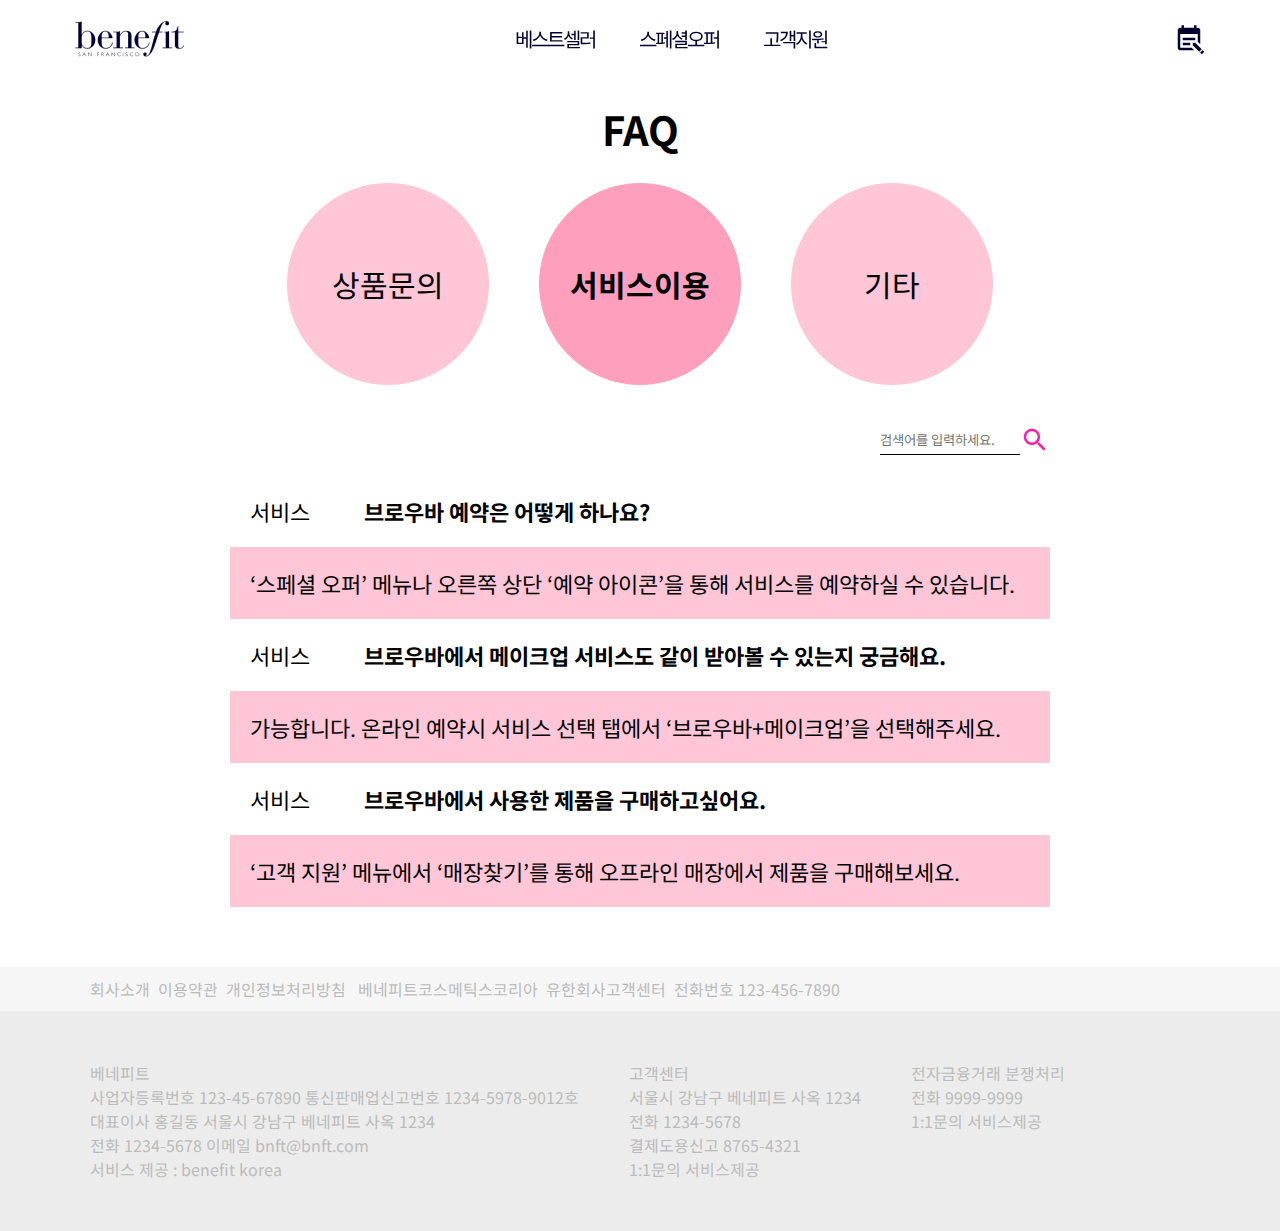
==== sub-faq-02.html @ c4af5f0a "text upload" ====
<!DOCTYPE html>
<html lang="en">
<head>
    <meta charset="UTF-8">
    <meta http-equiv="X-UA-Compatible" content="IE=edge">
    <meta name="viewport" content="width=device-width, initial-scale=1.0">
    <title>서비스이용</title>
    <link rel="preconnect" href="https://fonts.googleapis.com">
    <link rel="preconnect" href="https://fonts.gstatic.com" crossorigin>
    <link href="https://fonts.googleapis.com/css2?family=Noto+Sans+KR:wght@300;400;700;900&display=swap" rel="stylesheet">
    <link href="./css/sub-faq-02.css" rel="stylesheet">
</head>
<body>

<!--**헤더**-->
    <header>
        <div>
            <a href="index.html">
                <img src="./img/main_logo_1.png" alt="메인로고">
            </a>
            <nav>
                <a href="index.html">베스트셀러</a>
                <a href="sub-special.html">스페셜오퍼</a>
                <a href="sub-faq.html">고객지원</a>
            </nav>
            <a href="sub-reser.html">
                <img src="./img/icon_calendar.png">
            </a>
        </div>
    </header>

<!--**메인** 게시판 만드는 방법에 대해 연구해야함...-->
    <main>

        <div class="box01">

            <div class="content-box01">
                <div class="content01">
                    <h2>FAQ</h2>
                    <div class="button">
                        <div class="button01">
                            <a href="sub-faq.html"><p>상품문의</p></a>
                        </div>
                        <div class="button02">
                            <a href="sub-faq-02.html"><p>서비스이용</p></a>
                        </div>
                        <div class="button03">
                            <a href="sub-faq-03.html"><p>기타</p></a>
                        </div>
                    </div>
                </div>

                <div class="search-box">
                    <span>
                        <input type="search" placeholder="검색어를 입력하세요.">
                    </span>
                    <a href="#">
                        <img src="./img/Search.png" alt="검색">
                    </a>
                </div>

                    <table class="board">
                        <tbody>
                            <tr>
                                <td>서비스</td>
                                <td>브로우바 예약은 어떻게 하나요?</td>
                            </tr>
                            <tr>
                                <td colspan="2">
                                    ‘스페셜 오퍼’ 메뉴나 오른쪽 상단 ‘예약 아이콘’을 통해 서비스를 예약하실 수 있습니다.
                                </td>
                            </tr>
                            <tr>
                                <td>서비스</td>
                                <td>브로우바에서 메이크업 서비스도 같이 받아볼 수 있는지 궁금해요.</td>
                            </tr>
                            <tr>
                                <td colspan="2">가능합니다. 온라인 예약시 서비스 선택 탭에서 ‘브로우바+메이크업’을 선택해주세요.</td>
                            </tr>
                            <tr>
                                <td>서비스</td>
                                <td>브로우바에서 사용한 제품을 구매하고싶어요.</td>
                            </tr>
                            <tr>
                                <td colspan="2">‘고객 지원’ 메뉴에서 ‘매장찾기’를 통해 오프라인 매장에서 제품을 구매해보세요.</td>
                            </tr>
                        </tbody>
                    </table>
                
            </div>

        </div>

    </main>

        <!--**푸터**-->
        <footer>
            <div>
                <div class="top-footer">
                    <p>회사소개&ensp;이용약관&ensp;개인정보처리방침&ensp;
                        베네피트코스메틱스코리아&ensp;유한회사고객센터&ensp;전화번호&nbsp;123-456-7890</p>
                </div>
                <div class="bottom-footer">
                    <p>베네피트<br>
                        사업자등록번호 123-45-67890 통신판매업신고번호 1234-5978-9012호<br>
                        대표이사 홍길동 서울시 강남구 베네피트 사옥 1234<br>
                        전화 1234-5678 이메일 bnft@bnft.com<br>
                        서비스 제공 : benefit korea</p>
                    <p>
                        고객센터<br>
                        서울시 강남구 베네피트 사옥 1234<br>
                        전화 1234-5678<br>
                        결제도용신고 8765-4321<br>
                        1:1문의 서비스제공
                    </p>
                    <p>
                        전자금융거래 분쟁처리<br>
                        전화 9999-9999<br>
                        1:1문의 서비스제공
                    </p>
                </div>
            </div>
        </footer>
        
</body>
</html>
---- css/sub-faq-02.css ----
*{
    padding:0;
    margin: 0;
    list-style-type: none;
    text-decoration: none;
    vertical-align: middle;
    font-family: 'Noto Sans KR', sans-serif;
}


/*==================== header ====================*/
header{
    position: fixed;
    left: 2.5vw;
    width: 90vw;
    padding: 20px;
    margin: 0 auto;
    z-index: 2;
}
header > div{
    display: flex;
    justify-content: space-between;
    align-items: center;
}
header nav a{
    padding-right: 40px;
    font-size: 20px;
    color: #010030;
    letter-spacing: -2px;
}


/*==================== main ====================*/

.box01{
    width: 100%;
}
.content-box01{
    width: 80%;
    margin: 0px auto;
}

.content01 h2{
    padding-top: 100px;
    text-align: center;
    font-size: 40px;
}
.search01{
    width: 80%;
    text-align: right;
} 
.button{
    padding-top: 25px;
    display: flex;
    justify-content: center;
}
.button01{
    width: 200px; height: 200px;
    border: 1px solid #FEC6D7;
    background-color: #FEC6D7;
    border-radius: 100%;
    display: flex;
    justify-content: center;
    align-items: center;
}
.button02{
    width: 200px; height: 200px;
    margin: 0px 50px;
    border: 1px solid #FE9FBD;
    background-color: #FE9FBD;
    border-radius: 100%;
    display: flex;
    justify-content: center;
    align-items: center;
}
.button03{
    width: 200px; height: 200px;
    border: 1px solid #FEC6D7;
    background-color: #FEC6D7;
    border-radius: 100%;
    display: flex;
    justify-content: center;
    align-items: center;
}
.search-box{
    width: 80%;
    padding-top: 40px;
    margin: 0 auto;
    display: flex;
    justify-content: flex-end;
    text-align: center;
}
.search-box span{
    border-bottom: 1px solid black;
}
.search-box input{
    border: none;
    outline: none;
}
.button02 p{font-weight: bold;}
.button p{color: #000; font-size: 30px;}


/* 게시판 */
.board {
    width: 80%;
    border-collapse: collapse;
    margin: 20px auto;
}
.board td {
    font-size: 22px;
    padding: 20px;
    text-align: left;
}
.board td:nth-of-type(2) {
    text-align: left;
    font-weight: bold;
}
.board tbody tr:nth-of-type(even){
    background: #FEC6D7;
}


/*==================== footer ====================*/

.top-footer{
    margin-top: 60px;
    padding: 10px 90px;
    background-color: #F6F6F6;
}
.top-footer p{
    color: #BBBBBB;
}
.bottom-footer{
    display: flex;
    padding: 50px 90px;
    background-color: #ECECEC;
}
.bottom-footer p{
    padding-right: 50px;
    color: #BBBBBB;
}
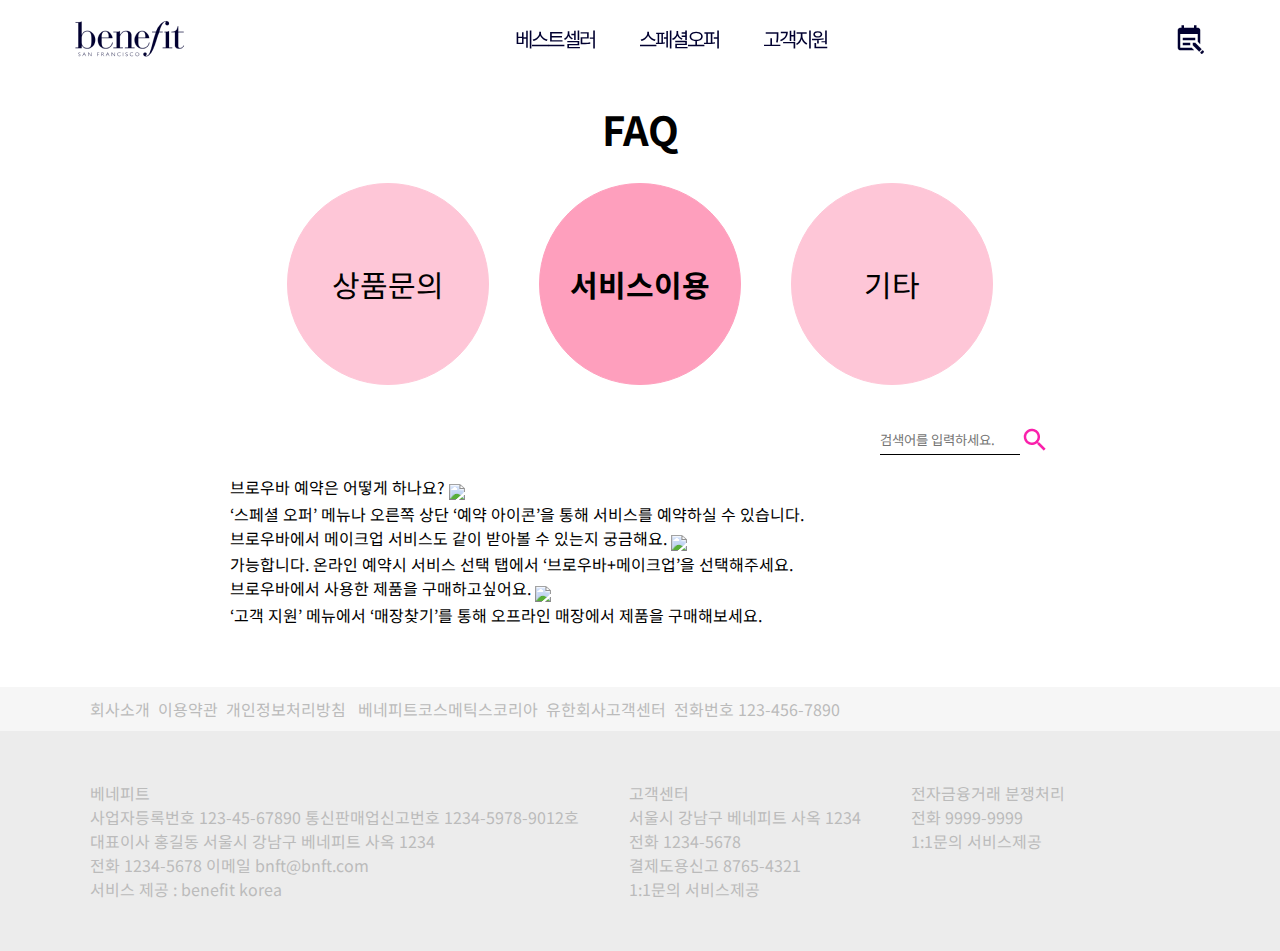
==== commit b2a06220: "test6" ====
--- a/sub-faq-02.html
+++ b/sub-faq-02.html
@@ -19,7 +19,7 @@
                 <img src="./img/main_logo_1.png" alt="메인로고">
             </a>
             <nav>
-                <a href="index.html">베스트셀러</a>
+                <a href="index.html#best">베스트셀러</a>
                 <a href="sub-special.html">스페셜오퍼</a>
                 <a href="sub-faq.html">고객지원</a>
             </nav>
@@ -59,37 +59,63 @@
                     </a>
                 </div>
 
-                    <table class="board">
-                        <tbody>
-                            <tr>
-                                <td>서비스</td>
-                                <td>브로우바 예약은 어떻게 하나요?</td>
-                            </tr>
-                            <tr>
-                                <td colspan="2">
-                                    ‘스페셜 오퍼’ 메뉴나 오른쪽 상단 ‘예약 아이콘’을 통해 서비스를 예약하실 수 있습니다.
-                                </td>
-                            </tr>
-                            <tr>
-                                <td>서비스</td>
-                                <td>브로우바에서 메이크업 서비스도 같이 받아볼 수 있는지 궁금해요.</td>
-                            </tr>
-                            <tr>
-                                <td colspan="2">가능합니다. 온라인 예약시 서비스 선택 탭에서 ‘브로우바+메이크업’을 선택해주세요.</td>
-                            </tr>
-                            <tr>
-                                <td>서비스</td>
-                                <td>브로우바에서 사용한 제품을 구매하고싶어요.</td>
-                            </tr>
-                            <tr>
-                                <td colspan="2">‘고객 지원’ 메뉴에서 ‘매장찾기’를 통해 오프라인 매장에서 제품을 구매해보세요.</td>
-                            </tr>
-                        </tbody>
-                    </table>
+                    <article class="board">
+                        <ul>
+
+                            <li>
+                                <p>
+                                    브로우바 예약은 어떻게 하나요?
+                                    <span class="btn">
+                                        <img src="./img/btn02.png">
+                                    </span>
+                                </p>
+                                <div>‘스페셜 오퍼’ 메뉴나 오른쪽 상단 ‘예약 아이콘’을 통해 서비스를 예약하실 수 있습니다.</div>
+                            </li>
+
+                            <li>
+                                <p>
+                                    브로우바에서 메이크업 서비스도 같이 받아볼 수 있는지 궁금해요.
+                                    <span class="btn">
+                                        <img src="./img/btn02.png">
+                                    </span>
+                                </p>
+                                <div>가능합니다. 온라인 예약시 서비스 선택 탭에서 ‘브로우바+메이크업’을 선택해주세요.</div>
+                            </li>
+
+                            <li>
+                                <p>
+                                    브로우바에서 사용한 제품을 구매하고싶어요.
+                                    <span class="btn">
+                                        <img src="./img/btn02.png">
+                                    </span>
+                                </p>
+                                <div>‘고객 지원’ 메뉴에서 ‘매장찾기’를 통해 오프라인 매장에서 제품을 구매해보세요.</div>
+                            </li>
+
+                        </ul>
+                    </article>
                 
             </div>
 
         </div>
+
+        <script>
+
+            const elEx2_li = document.querySelectorAll('.board ul li');
+            // li클릭시 class명 => active
+    
+            for(let i=0; i<elEx2_li.length; i++){
+                elEx2_li[i].addEventListener('click',function(){
+                console.log(i)
+                //    elEx2_li[0].classList.remove('active');
+                //    elEx2_li[1].classList.remove('active');
+                //    elEx2_li[2].classList.remove('active');
+                elEx2_li[i].classList.toggle('active');
+    
+                // classList - >add(),remove(),toggle()
+                });
+            }
+        </script>
 
     </main>
 
--- a/css/sub-faq-02.css
+++ b/css/sub-faq-02.css
@@ -27,6 +27,9 @@
     font-size: 20px;
     color: #010030;
     letter-spacing: -2px;
+}
+header nav a:hover{
+    font-weight: bold;
 }
 
 
